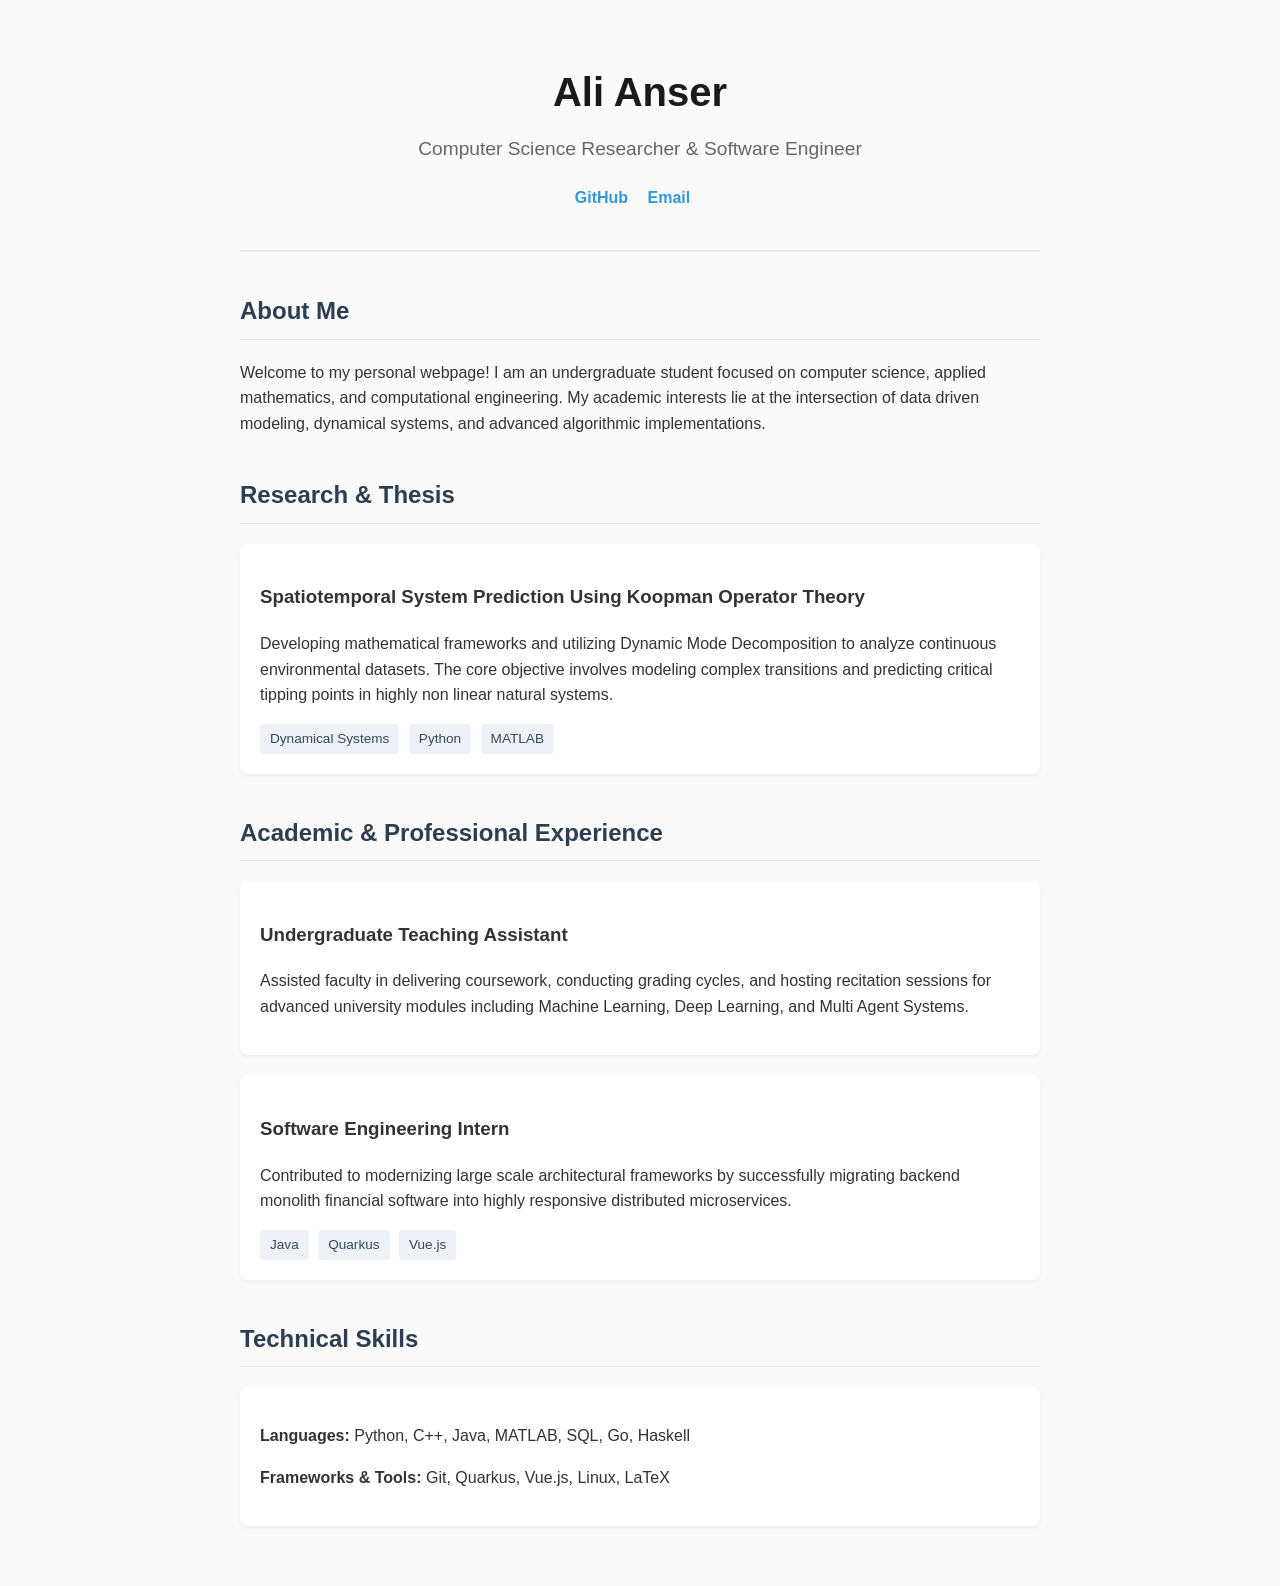
==== index.html @ f98b270f "Create index.html" ====
<!DOCTYPE html>
<html lang="en">
<head>
    <meta charset="UTF-8">
    <meta name="viewport" content="width=device-width, initial-scale=1.0">
    <title>Ali Anser | Academic Portfolio</title>
    <style>
        body {
            font-family: 'Segoe UI', Tahoma, Geneva, Verdana, sans-serif;
            line-height: 1.6;
            color: #333333;
            max-width: 800px;
            margin: 0 auto;
            padding: 20px;
            background-color: #fafafa;
        }
        header {
            text-align: center;
            padding: 40px 0;
            border-bottom: 2px solid #eaeaea;
        }
        h1 {
            margin: 0;
            color: #1a1a1a;
            font-size: 2.5em;
        }
        p.subtitle {
            font-size: 1.2em;
            color: #666666;
            margin: 10px 0 0 0;
        }
        section {
            margin: 40px 0;
        }
        h2 {
            color: #2c3e50;
            border-bottom: 1px solid #eaeaea;
            padding-bottom: 8px;
        }
        .project-card, .experience-card {
            background: #ffffff;
            padding: 20px;
            border-radius: 8px;
            box-shadow: 0 2px 4px rgba(0,0,0,0.05);
            margin-bottom: 20px;
        }
        .tags {
            margin-top: 10px;
        }
        .tag {
            background: #eef2f7;
            color: #34495e;
            padding: 4px 10px;
            border-radius: 4px;
            font-size: 0.85em;
            margin-right: 5px;
            display: inline-block;
        }
        .links a {
            color: #3498db;
            text-decoration: none;
            margin-right: 15px;
            font-weight: bold;
        }
        .links a:hover {
            text-decoration: underline;
        }
    </style>
</head>
<body>

    <header>
        <h1>Ali Anser</h1>
        <p class="subtitle">Computer Science Researcher & Software Engineer</p>
        <div class="links" style="margin-top: 20px;">
            <a href="https://github.com/alianserj" target="_blank">GitHub</a>
            <a href="mailto:your.email@example.com">Email</a>
        </div>
    </header>

    <section id="about">
        <h2>About Me</h2>
        <p>
            Welcome to my personal webpage! I am an undergraduate student focused on computer science, 
            applied mathematics, and computational engineering. My academic interests lie at the intersection 
            of data driven modeling, dynamical systems, and advanced algorithmic implementations.
        </p>
    </section>

    <section id="research">
        <h2>Research & Thesis</h2>
        <div class="project-card">
            <h3>Spatiotemporal System Prediction Using Koopman Operator Theory</h3>
            <p>
                Developing mathematical frameworks and utilizing Dynamic Mode Decomposition to analyze continuous 
                environmental datasets. The core objective involves modeling complex transitions and predicting critical 
                tipping points in highly non linear natural systems.
            </p>
            <div class="tags">
                <span class="tag">Dynamical Systems</span>
                <span class="tag">Python</span>
                <span class="tag">MATLAB</span>
            </div>
        </div>
    </section>

    <section id="experience">
        <h2>Academic & Professional Experience</h2>
        <div class="experience-card">
            <h3>Undergraduate Teaching Assistant</h3>
            <p>
                Assisted faculty in delivering coursework, conducting grading cycles, and hosting recitation sessions 
                for advanced university modules including Machine Learning, Deep Learning, and Multi Agent Systems.
            </p>
        </div>
        <div class="experience-card">
            <h3>Software Engineering Intern</h3>
            <p>
                Contributed to modernizing large scale architectural frameworks by successfully migrating backend 
                monolith financial software into highly responsive distributed microservices.
            </p>
            <div class="tags">
                <span class="tag">Java</span>
                <span class="tag">Quarkus</span>
                <span class="tag">Vue.js</span>
            </div>
        </div>
    </section>

    <section id="skills">
        <h2>Technical Skills</h2>
        <div class="project-card">
            <p><strong>Languages:</strong> Python, C++, Java, MATLAB, SQL, Go, Haskell</p>
            <p><strong>Frameworks & Tools:</strong> Git, Quarkus, Vue.js, Linux, LaTeX</p>
        </div>
    </section>

</body>
</html>
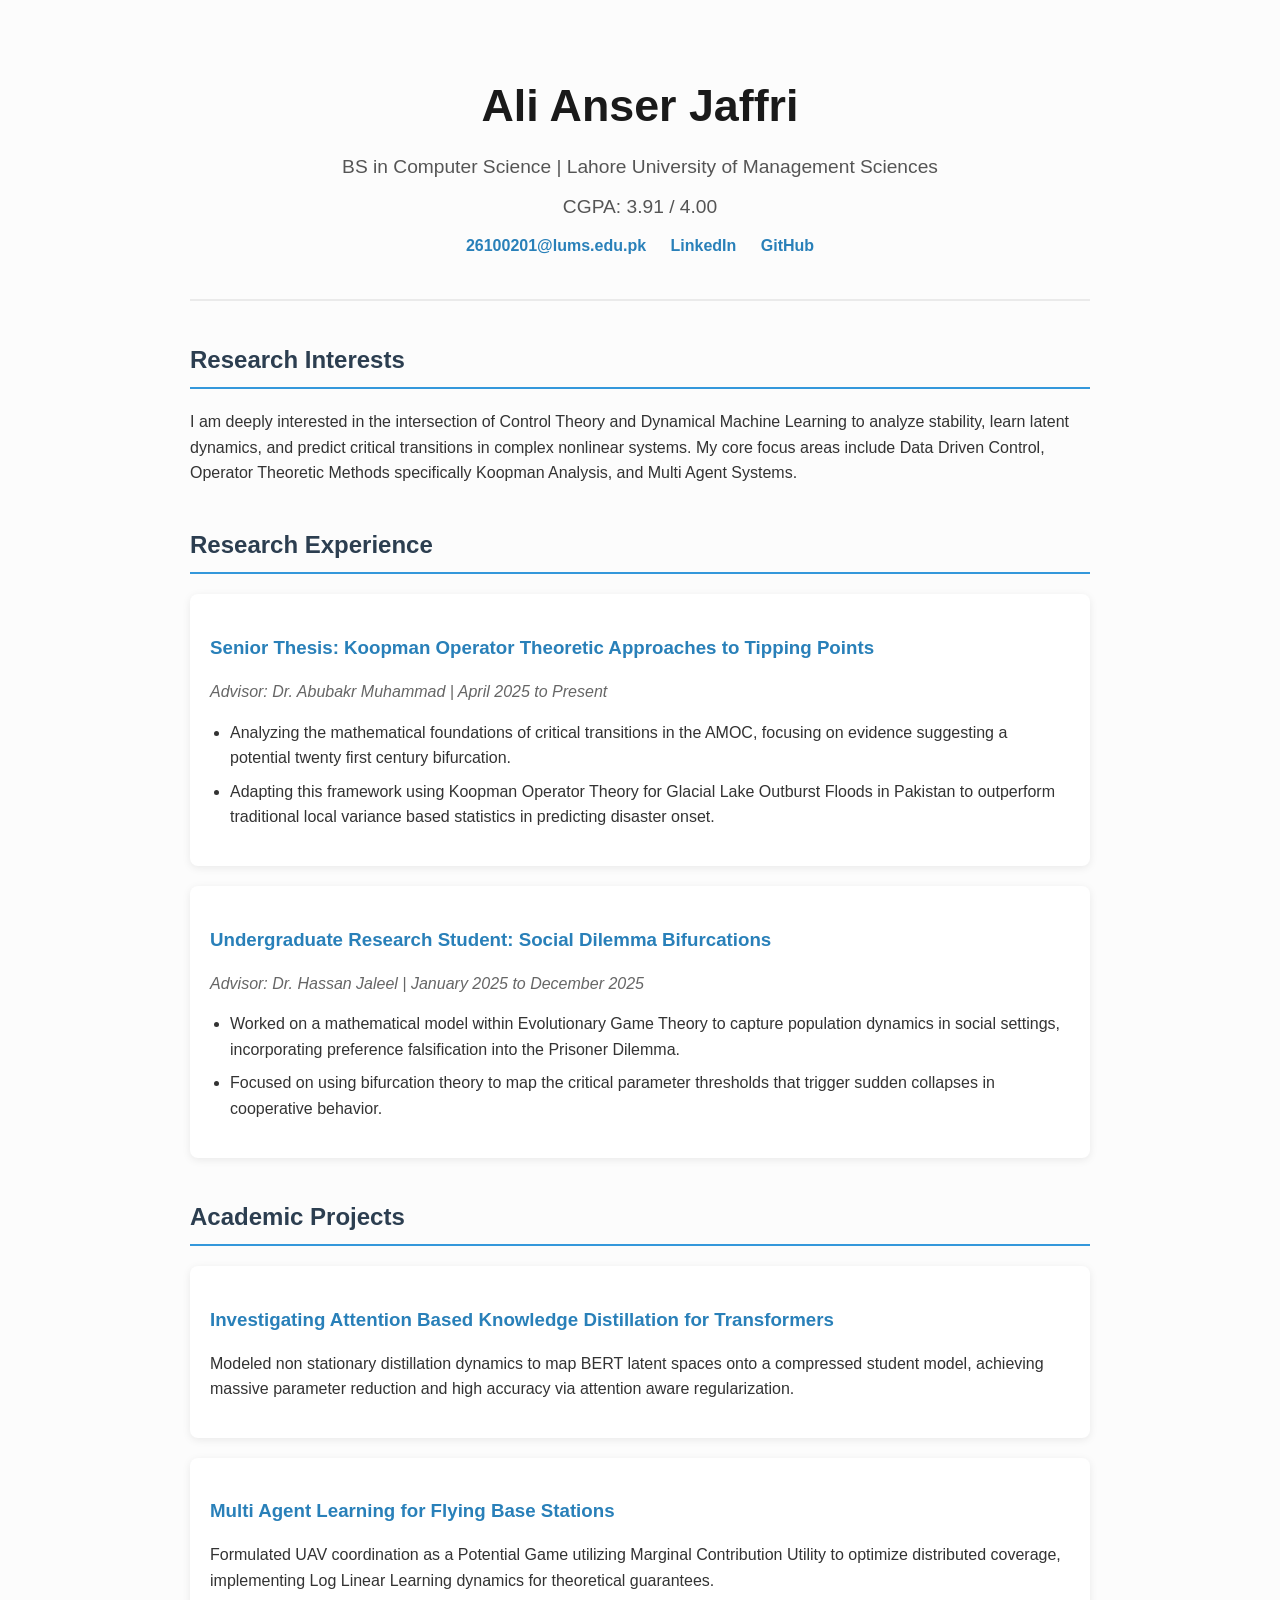
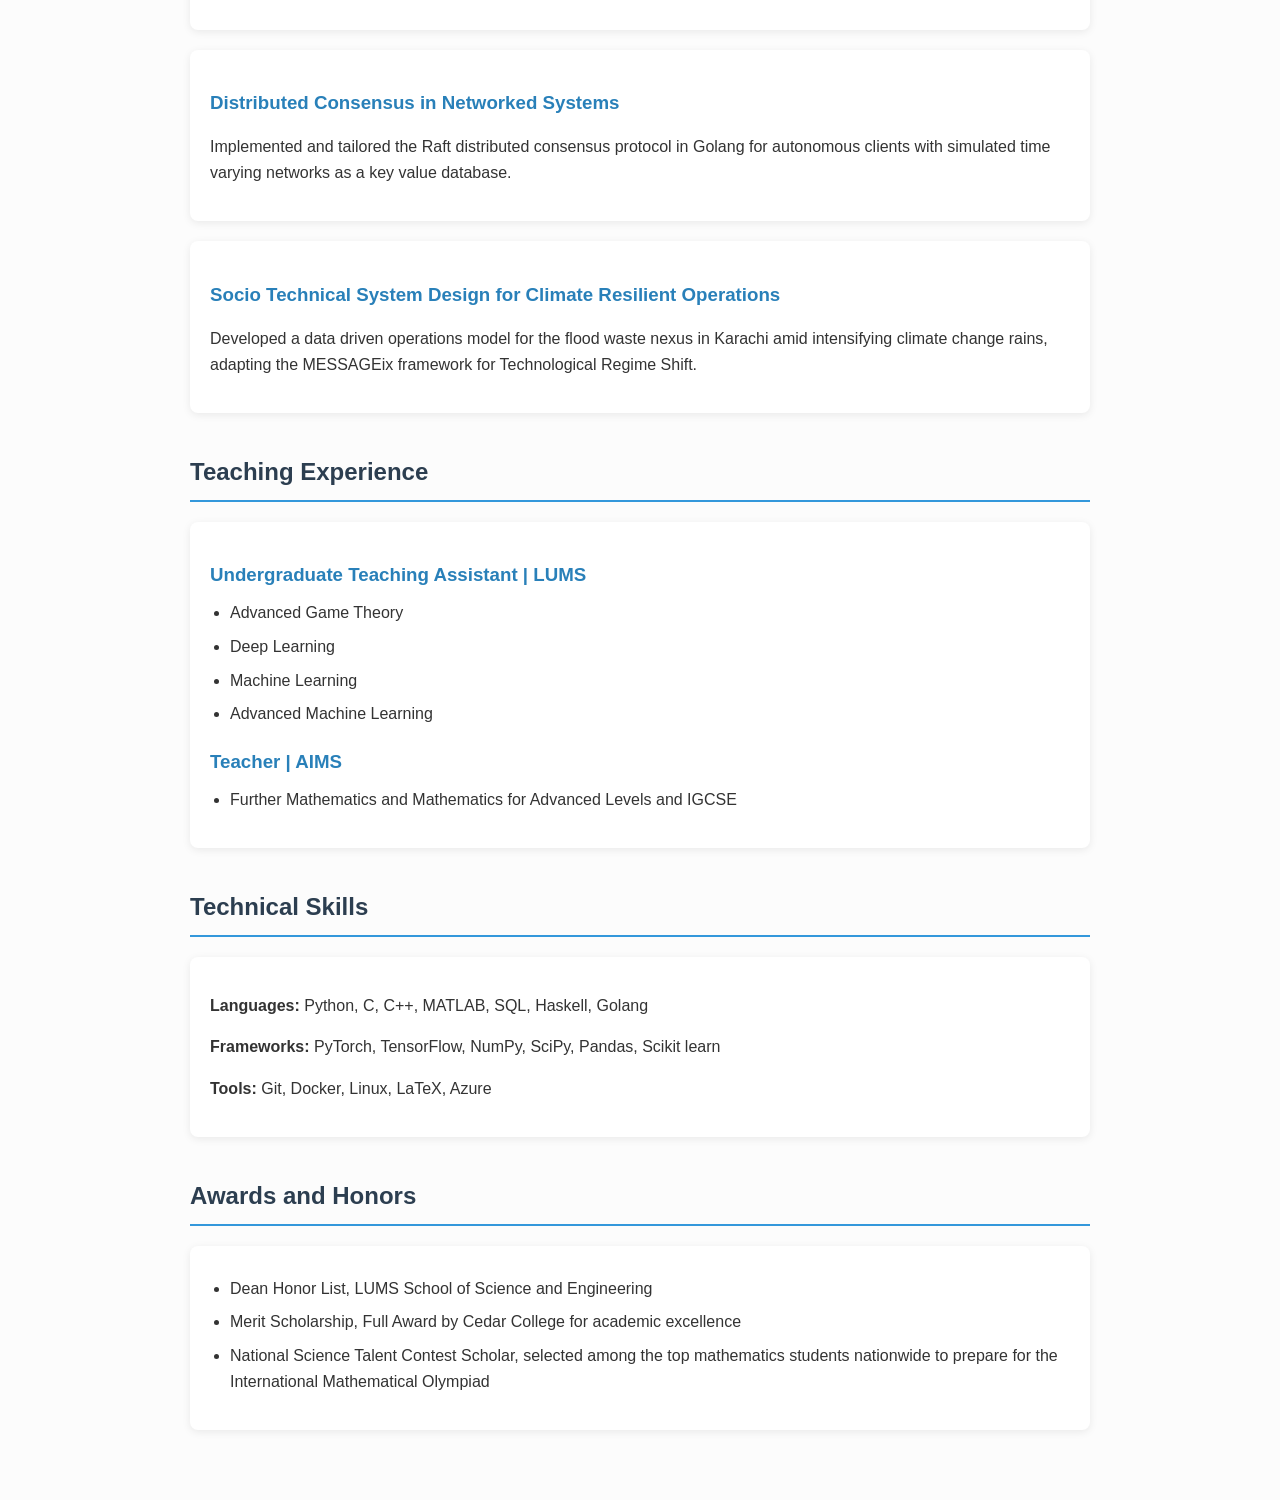
==== commit 8185a7c2: "Revise index.html with new content and styling. cv usedd Updated the title and improved styling for " ====
--- a/index.html
+++ b/index.html
@@ -3,135 +3,191 @@
 <head>
     <meta charset="UTF-8">
     <meta name="viewport" content="width=device-width, initial-scale=1.0">
-    <title>Ali Anser | Academic Portfolio</title>
+    <title>Ali Anser Jaffri | Academic Portfolio</title>
     <style>
         body {
             font-family: 'Segoe UI', Tahoma, Geneva, Verdana, sans-serif;
             line-height: 1.6;
             color: #333333;
-            max-width: 800px;
+            max-width: 900px;
             margin: 0 auto;
-            padding: 20px;
-            background-color: #fafafa;
+            padding: 30px;
+            background-color: #fcfcfc;
         }
         header {
             text-align: center;
             padding: 40px 0;
             border-bottom: 2px solid #eaeaea;
+            margin-bottom: 30px;
         }
         h1 {
             margin: 0;
             color: #1a1a1a;
-            font-size: 2.5em;
+            font-size: 2.8em;
         }
         p.subtitle {
             font-size: 1.2em;
-            color: #666666;
-            margin: 10px 0 0 0;
+            color: #555555;
+            margin: 10px 0;
+            font-weight: 500;
+        }
+        .contactLinks a {
+            color: #2980b9;
+            text-decoration: none;
+            margin: 0 10px;
+            font-weight: bold;
+        }
+        .contactLinks a:hover {
+            text-decoration: underline;
         }
         section {
             margin: 40px 0;
         }
         h2 {
             color: #2c3e50;
-            border-bottom: 1px solid #eaeaea;
+            border-bottom: 2px solid #3498db;
             padding-bottom: 8px;
+            margin-bottom: 20px;
         }
-        .project-card, .experience-card {
+        h3 {
+            color: #2980b9;
+            margin-bottom: 5px;
+        }
+        .institution {
+            font-style: italic;
+            color: #666666;
+            margin-bottom: 15px;
+        }
+        .contentCard {
             background: #ffffff;
             padding: 20px;
             border-radius: 8px;
-            box-shadow: 0 2px 4px rgba(0,0,0,0.05);
+            box-shadow: 0 2px 8px rgba(0,0,0,0.08);
             margin-bottom: 20px;
         }
-        .tags {
+        ul {
             margin-top: 10px;
+            padding-left: 20px;
         }
-        .tag {
-            background: #eef2f7;
-            color: #34495e;
-            padding: 4px 10px;
-            border-radius: 4px;
+        li {
+            margin-bottom: 8px;
+        }
+        .tagContainer {
+            margin-top: 15px;
+        }
+        .skillTag {
+            background: #ecf0f1;
+            color: #2c3e50;
+            padding: 5px 12px;
+            border-radius: 20px;
             font-size: 0.85em;
-            margin-right: 5px;
+            margin-right: 8px;
+            margin-bottom: 8px;
             display: inline-block;
-        }
-        .links a {
-            color: #3498db;
-            text-decoration: none;
-            margin-right: 15px;
-            font-weight: bold;
-        }
-        .links a:hover {
-            text-decoration: underline;
+            font-weight: 600;
         }
     </style>
 </head>
 <body>
 
     <header>
-        <h1>Ali Anser</h1>
-        <p class="subtitle">Computer Science Researcher & Software Engineer</p>
-        <div class="links" style="margin-top: 20px;">
+        <h1>Ali Anser Jaffri</h1>
+        <p class="subtitle">BS in Computer Science | Lahore University of Management Sciences</p>
+        <p class="subtitle">CGPA: 3.91 / 4.00</p>
+        <div class="contactLinks">
+            <a href="mailto:26100201@lums.edu.pk">26100201@lums.edu.pk</a>
+            <a href="https://linkedin.com/in/ali-anser-jaffri" target="_blank">LinkedIn</a>
             <a href="https://github.com/alianserj" target="_blank">GitHub</a>
-            <a href="mailto:your.email@example.com">Email</a>
         </div>
     </header>
 
     <section id="about">
-        <h2>About Me</h2>
+        <h2>Research Interests</h2>
         <p>
-            Welcome to my personal webpage! I am an undergraduate student focused on computer science, 
-            applied mathematics, and computational engineering. My academic interests lie at the intersection 
-            of data driven modeling, dynamical systems, and advanced algorithmic implementations.
+            I am deeply interested in the intersection of Control Theory and Dynamical Machine Learning to analyze stability, learn latent dynamics, and predict critical transitions in complex nonlinear systems. My core focus areas include Data Driven Control, Operator Theoretic Methods specifically Koopman Analysis, and Multi Agent Systems.
         </p>
     </section>
 
     <section id="research">
-        <h2>Research & Thesis</h2>
-        <div class="project-card">
-            <h3>Spatiotemporal System Prediction Using Koopman Operator Theory</h3>
-            <p>
-                Developing mathematical frameworks and utilizing Dynamic Mode Decomposition to analyze continuous 
-                environmental datasets. The core objective involves modeling complex transitions and predicting critical 
-                tipping points in highly non linear natural systems.
-            </p>
-            <div class="tags">
-                <span class="tag">Dynamical Systems</span>
-                <span class="tag">Python</span>
-                <span class="tag">MATLAB</span>
-            </div>
+        <h2>Research Experience</h2>
+        
+        <div class="contentCard">
+            <h3>Senior Thesis: Koopman Operator Theoretic Approaches to Tipping Points</h3>
+            <p class="institution">Advisor: Dr. Abubakr Muhammad | April 2025 to Present</p>
+            <ul>
+                <li>Analyzing the mathematical foundations of critical transitions in the AMOC, focusing on evidence suggesting a potential twenty first century bifurcation.</li>
+                <li>Adapting this framework using Koopman Operator Theory for Glacial Lake Outburst Floods in Pakistan to outperform traditional local variance based statistics in predicting disaster onset.</li>
+            </ul>
+        </div>
+
+        <div class="contentCard">
+            <h3>Undergraduate Research Student: Social Dilemma Bifurcations</h3>
+            <p class="institution">Advisor: Dr. Hassan Jaleel | January 2025 to December 2025</p>
+            <ul>
+                <li>Worked on a mathematical model within Evolutionary Game Theory to capture population dynamics in social settings, incorporating preference falsification into the Prisoner Dilemma.</li>
+                <li>Focused on using bifurcation theory to map the critical parameter thresholds that trigger sudden collapses in cooperative behavior.</li>
+            </ul>
         </div>
     </section>
 
-    <section id="experience">
-        <h2>Academic & Professional Experience</h2>
-        <div class="experience-card">
-            <h3>Undergraduate Teaching Assistant</h3>
-            <p>
-                Assisted faculty in delivering coursework, conducting grading cycles, and hosting recitation sessions 
-                for advanced university modules including Machine Learning, Deep Learning, and Multi Agent Systems.
-            </p>
+    <section id="projects">
+        <h2>Academic Projects</h2>
+
+        <div class="contentCard">
+            <h3>Investigating Attention Based Knowledge Distillation for Transformers</h3>
+            <p>Modeled non stationary distillation dynamics to map BERT latent spaces onto a compressed student model, achieving massive parameter reduction and high accuracy via attention aware regularization.</p>
         </div>
-        <div class="experience-card">
-            <h3>Software Engineering Intern</h3>
-            <p>
-                Contributed to modernizing large scale architectural frameworks by successfully migrating backend 
-                monolith financial software into highly responsive distributed microservices.
-            </p>
-            <div class="tags">
-                <span class="tag">Java</span>
-                <span class="tag">Quarkus</span>
-                <span class="tag">Vue.js</span>
-            </div>
+
+        <div class="contentCard">
+            <h3>Multi Agent Learning for Flying Base Stations</h3>
+            <p>Formulated UAV coordination as a Potential Game utilizing Marginal Contribution Utility to optimize distributed coverage, implementing Log Linear Learning dynamics for theoretical guarantees.</p>
+        </div>
+
+        <div class="contentCard">
+            <h3>Distributed Consensus in Networked Systems</h3>
+            <p>Implemented and tailored the Raft distributed consensus protocol in Golang for autonomous clients with simulated time varying networks as a key value database.</p>
+        </div>
+
+        <div class="contentCard">
+            <h3>Socio Technical System Design for Climate Resilient Operations</h3>
+            <p>Developed a data driven operations model for the flood waste nexus in Karachi amid intensifying climate change rains, adapting the MESSAGEix framework for Technological Regime Shift.</p>
+        </div>
+    </section>
+
+    <section id="teaching">
+        <h2>Teaching Experience</h2>
+        <div class="contentCard">
+            <h3>Undergraduate Teaching Assistant | LUMS</h3>
+            <ul>
+                <li>Advanced Game Theory</li>
+                <li>Deep Learning</li>
+                <li>Machine Learning</li>
+                <li>Advanced Machine Learning</li>
+            </ul>
+            <h3 style="margin-top: 20px;">Teacher | AIMS</h3>
+            <ul>
+                <li>Further Mathematics and Mathematics for Advanced Levels and IGCSE</li>
+            </ul>
         </div>
     </section>
 
     <section id="skills">
         <h2>Technical Skills</h2>
-        <div class="project-card">
-            <p><strong>Languages:</strong> Python, C++, Java, MATLAB, SQL, Go, Haskell</p>
-            <p><strong>Frameworks & Tools:</strong> Git, Quarkus, Vue.js, Linux, LaTeX</p>
+        <div class="contentCard">
+            <p><strong>Languages:</strong> Python, C, C++, MATLAB, SQL, Haskell, Golang</p>
+            <p><strong>Frameworks:</strong> PyTorch, TensorFlow, NumPy, SciPy, Pandas, Scikit learn</p>
+            <p><strong>Tools:</strong> Git, Docker, Linux, LaTeX, Azure</p>
+        </div>
+    </section>
+
+    <section id="awards">
+        <h2>Awards and Honors</h2>
+        <div class="contentCard">
+            <ul>
+                <li>Dean Honor List, LUMS School of Science and Engineering</li>
+                <li>Merit Scholarship, Full Award by Cedar College for academic excellence</li>
+                <li>National Science Talent Contest Scholar, selected among the top mathematics students nationwide to prepare for the International Mathematical Olympiad</li>
+            </ul>
         </div>
     </section>
 
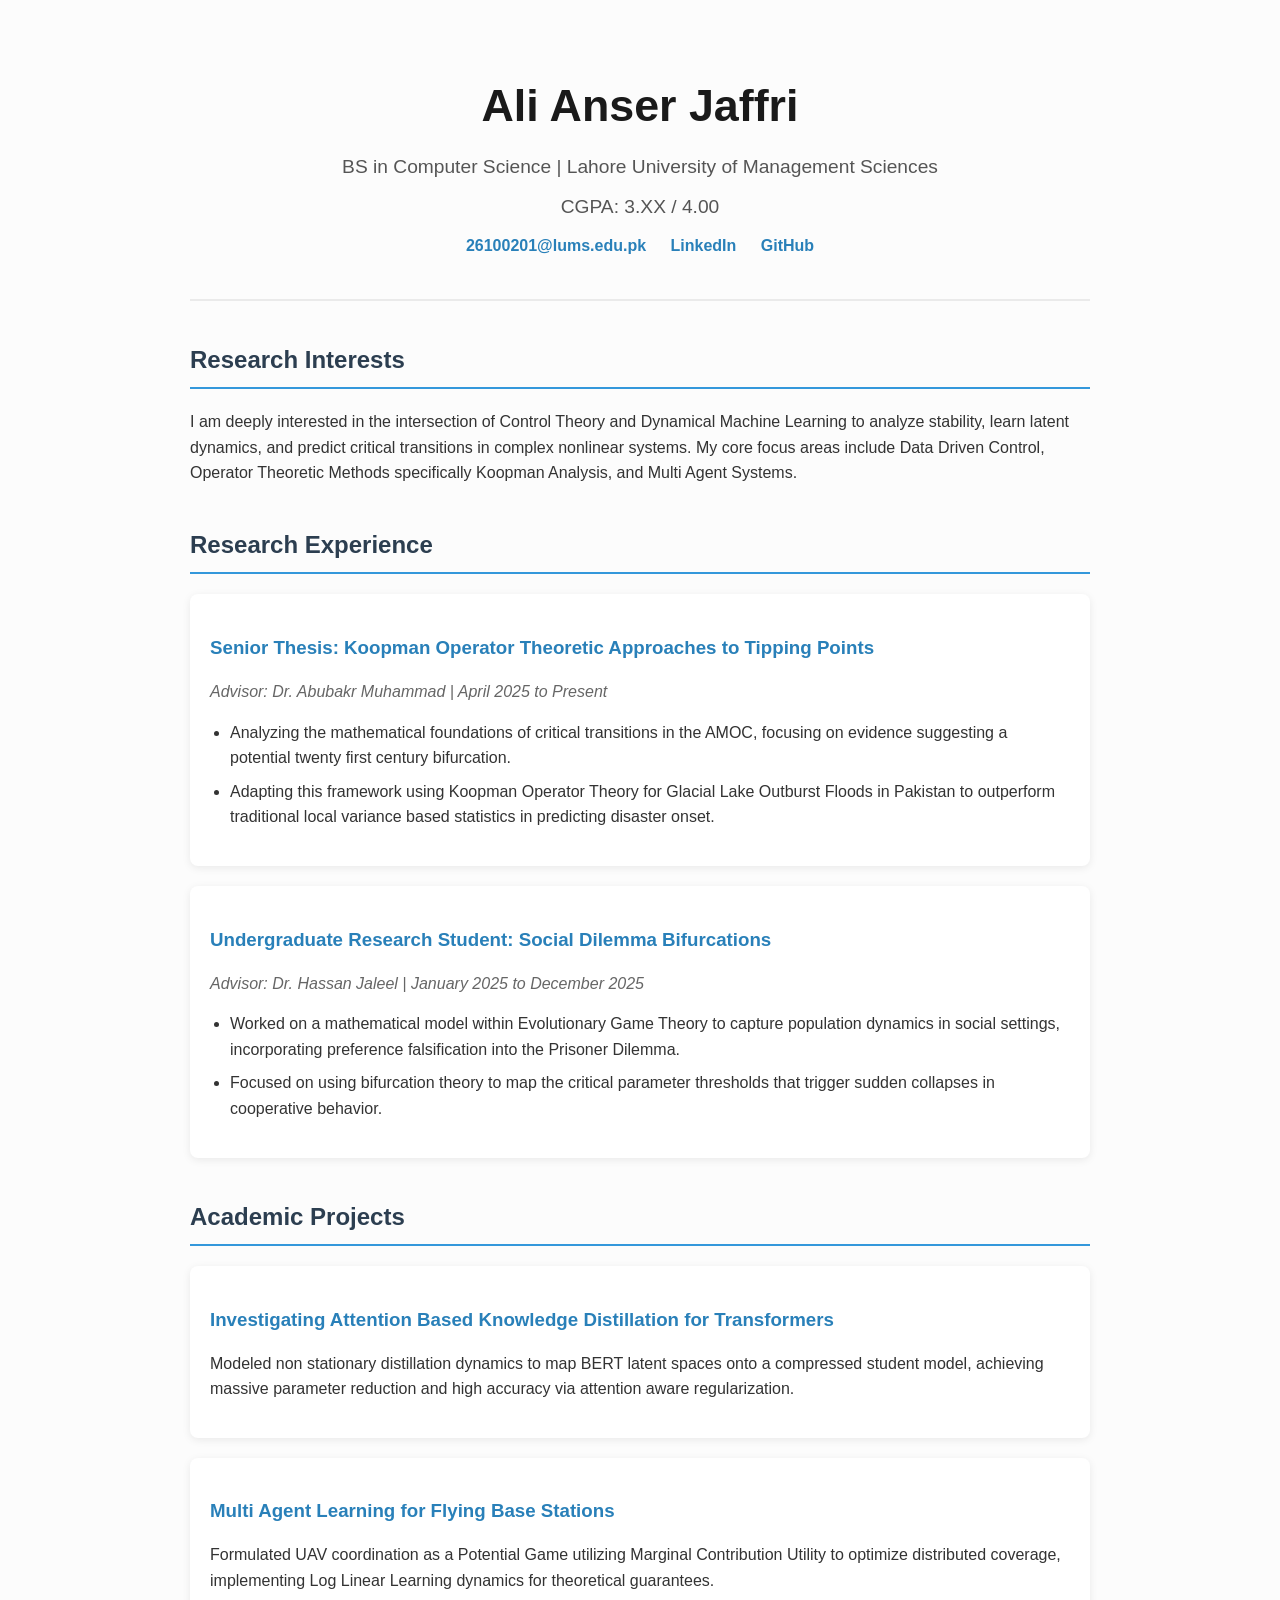
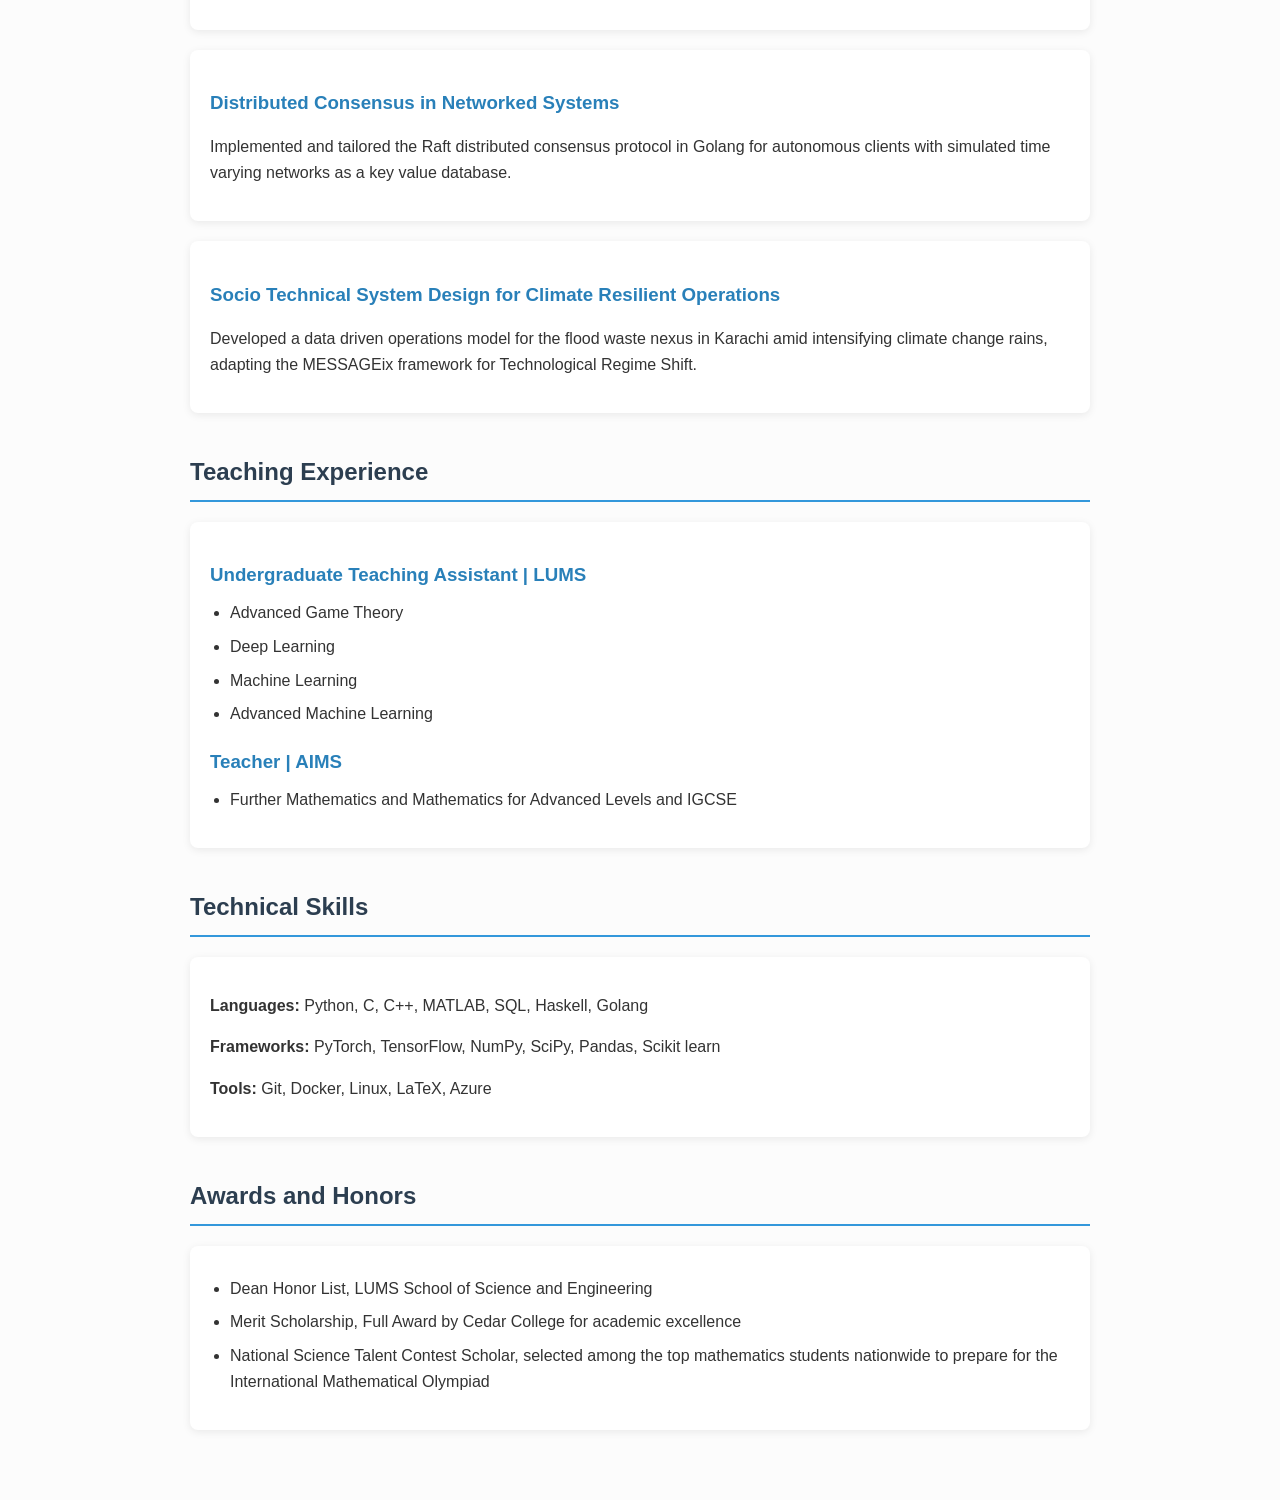
==== commit 02efd4e3: "Change CGPA from 3.-- to 3.XX Updated CGPA to reflect current academic standing." ====
--- a/index.html
+++ b/index.html
@@ -93,7 +93,7 @@
     <header>
         <h1>Ali Anser Jaffri</h1>
         <p class="subtitle">BS in Computer Science | Lahore University of Management Sciences</p>
-        <p class="subtitle">CGPA: 3.91 / 4.00</p>
+        <p class="subtitle">CGPA: 3.XX / 4.00</p>
         <div class="contactLinks">
             <a href="mailto:26100201@lums.edu.pk">26100201@lums.edu.pk</a>
             <a href="https://linkedin.com/in/ali-anser-jaffri" target="_blank">LinkedIn</a>
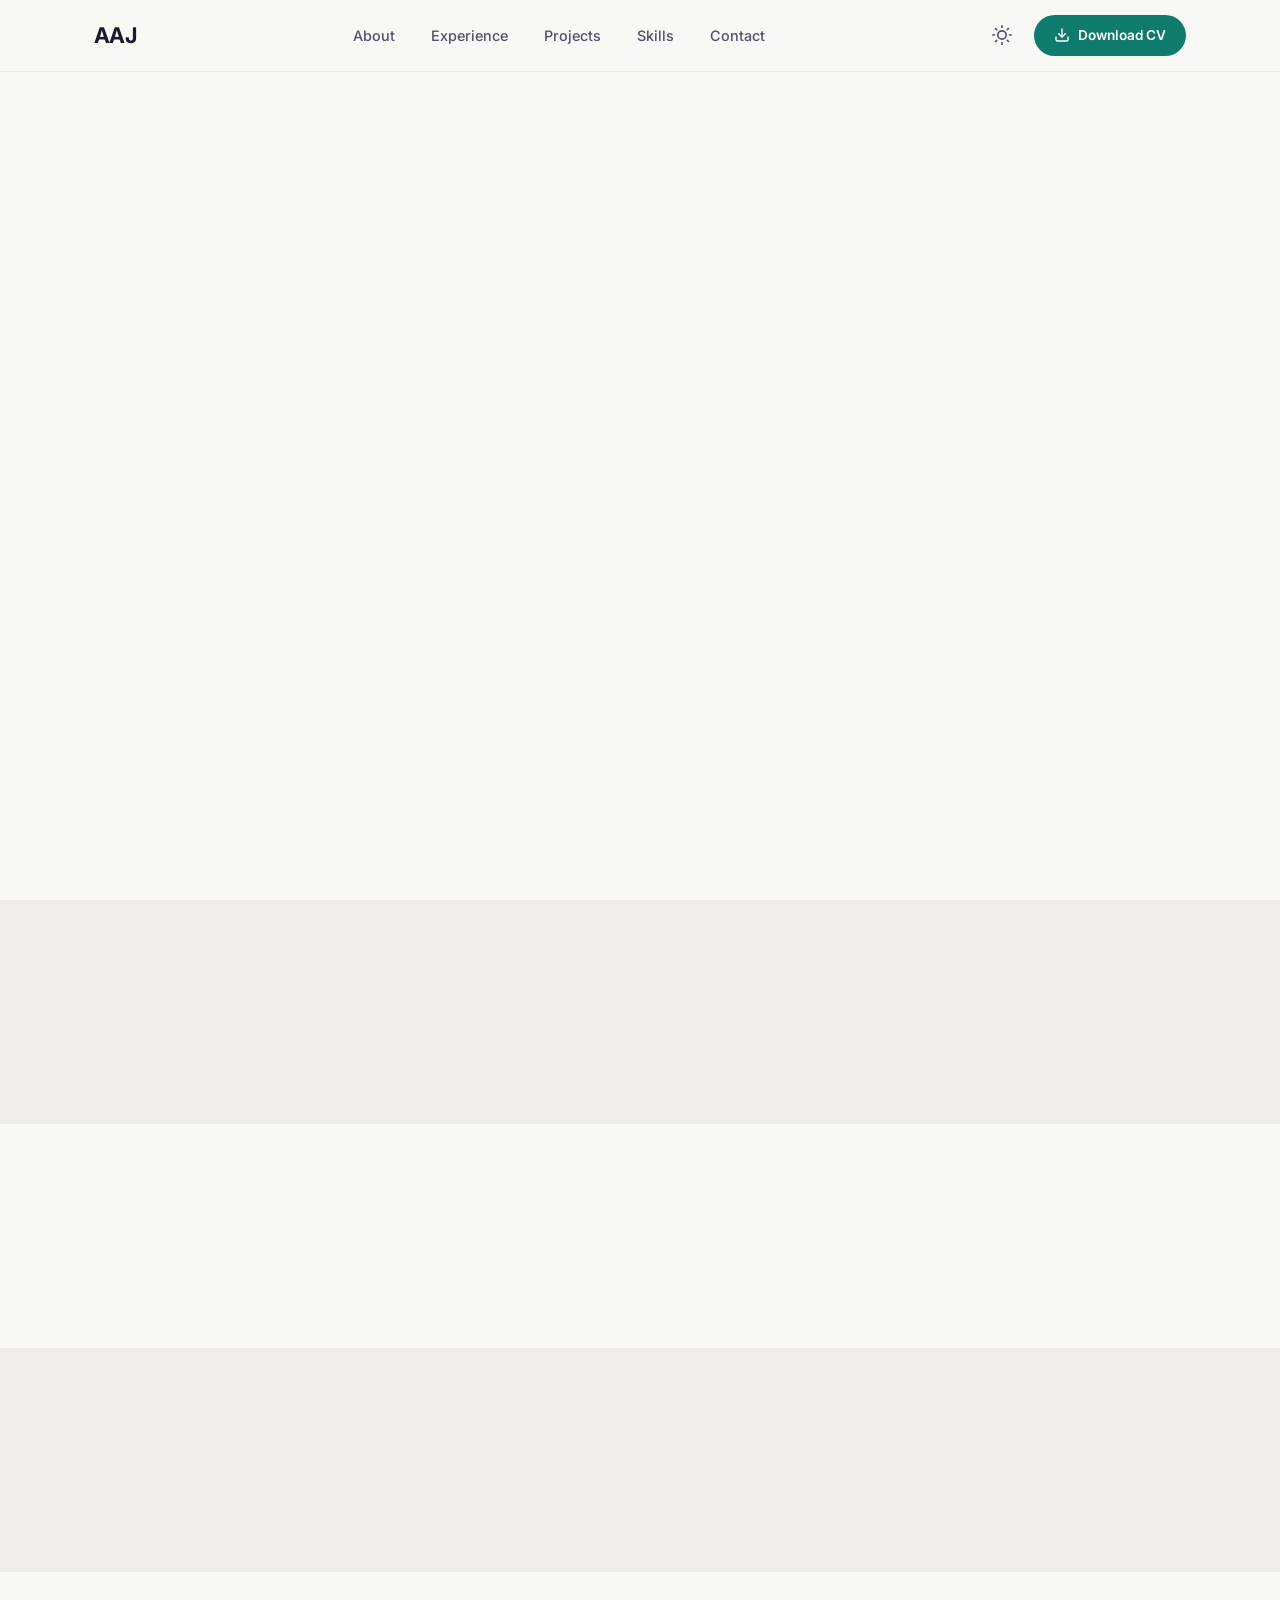
==== commit 93087f9e: "Add files via upload" ====
--- a/index.html
+++ b/index.html
@@ -1,195 +1,109 @@
 <!DOCTYPE html>
 <html lang="en">
 <head>
-    <meta charset="UTF-8">
-    <meta name="viewport" content="width=device-width, initial-scale=1.0">
-    <title>Ali Anser Jaffri | Academic Portfolio</title>
-    <style>
-        body {
-            font-family: 'Segoe UI', Tahoma, Geneva, Verdana, sans-serif;
-            line-height: 1.6;
-            color: #333333;
-            max-width: 900px;
-            margin: 0 auto;
-            padding: 30px;
-            background-color: #fcfcfc;
-        }
-        header {
-            text-align: center;
-            padding: 40px 0;
-            border-bottom: 2px solid #eaeaea;
-            margin-bottom: 30px;
-        }
-        h1 {
-            margin: 0;
-            color: #1a1a1a;
-            font-size: 2.8em;
-        }
-        p.subtitle {
-            font-size: 1.2em;
-            color: #555555;
-            margin: 10px 0;
-            font-weight: 500;
-        }
-        .contactLinks a {
-            color: #2980b9;
-            text-decoration: none;
-            margin: 0 10px;
-            font-weight: bold;
-        }
-        .contactLinks a:hover {
-            text-decoration: underline;
-        }
-        section {
-            margin: 40px 0;
-        }
-        h2 {
-            color: #2c3e50;
-            border-bottom: 2px solid #3498db;
-            padding-bottom: 8px;
-            margin-bottom: 20px;
-        }
-        h3 {
-            color: #2980b9;
-            margin-bottom: 5px;
-        }
-        .institution {
-            font-style: italic;
-            color: #666666;
-            margin-bottom: 15px;
-        }
-        .contentCard {
-            background: #ffffff;
-            padding: 20px;
-            border-radius: 8px;
-            box-shadow: 0 2px 8px rgba(0,0,0,0.08);
-            margin-bottom: 20px;
-        }
-        ul {
-            margin-top: 10px;
-            padding-left: 20px;
-        }
-        li {
-            margin-bottom: 8px;
-        }
-        .tagContainer {
-            margin-top: 15px;
-        }
-        .skillTag {
-            background: #ecf0f1;
-            color: #2c3e50;
-            padding: 5px 12px;
-            border-radius: 20px;
-            font-size: 0.85em;
-            margin-right: 8px;
-            margin-bottom: 8px;
-            display: inline-block;
-            font-weight: 600;
-        }
-    </style>
+  <meta charset="UTF-8">
+  <meta name="viewport" content="width=device-width, initial-scale=1.0">
+  <title>Ali Anser Jaffri | Researcher &amp; Computer Scientist</title>
+  <meta name="description" content="Portfolio of Ali Anser Jaffri — CS researcher at LUMS focusing on Data-Driven Control, Koopman Analysis, and Multi-Agent Systems.">
+  <meta name="author" content="Ali Anser Jaffri">
+  <meta name="theme-color" content="#0a0a12">
+
+  <!-- Prevent dark-mode flash: apply theme before CSS loads -->
+  <script>
+    (function() {
+      var theme = localStorage.getItem('theme');
+      if (theme === 'dark' || (!theme && window.matchMedia('(prefers-color-scheme: dark)').matches)) {
+        document.documentElement.classList.add('dark-mode');
+      }
+    })();
+  </script>
+
+  <!-- Fonts -->
+  <link rel="preconnect" href="https://fonts.googleapis.com">
+  <link rel="preconnect" href="https://fonts.gstatic.com" crossorigin>
+  <link href="https://fonts.googleapis.com/css2?family=Inter:wght@300;400;500;600;700&family=JetBrains+Mono:wght@400;500&display=swap" rel="stylesheet">
+
+  <link rel="stylesheet" href="style.css">
 </head>
 <body>
 
-    <header>
-        <h1>Ali Anser Jaffri</h1>
-        <p class="subtitle">BS in Computer Science | Lahore University of Management Sciences</p>
-        <p class="subtitle">CGPA: 3.XX / 4.00</p>
-        <div class="contactLinks">
-            <a href="mailto:26100201@lums.edu.pk">26100201@lums.edu.pk</a>
-            <a href="https://linkedin.com/in/ali-anser-jaffri" target="_blank">LinkedIn</a>
-            <a href="https://github.com/alianserj" target="_blank">GitHub</a>
-        </div>
-    </header>
+  <!-- ============================== NAVIGATION ============================== -->
+  <nav id="navbar">
+    <div class="nav-container">
+      <a href="#hero" class="nav-logo" id="navLogo">AAJ</a>
 
-    <section id="about">
-        <h2>Research Interests</h2>
-        <p>
-            I am deeply interested in the intersection of Control Theory and Dynamical Machine Learning to analyze stability, learn latent dynamics, and predict critical transitions in complex nonlinear systems. My core focus areas include Data Driven Control, Operator Theoretic Methods specifically Koopman Analysis, and Multi Agent Systems.
-        </p>
+      <ul class="nav-links" id="navLinks">
+        <li><a href="#about" class="nav-link">About</a></li>
+        <li><a href="#experience" class="nav-link">Experience</a></li>
+        <li><a href="#projects" class="nav-link">Projects</a></li>
+        <li><a href="#skills" class="nav-link">Skills</a></li>
+        <li><a href="#contact" class="nav-link">Contact</a></li>
+      </ul>
+
+      <div class="nav-actions">
+        <!-- Theme toggle -->
+        <button id="themeToggle" class="theme-toggle" aria-label="Toggle dark/light mode">
+          <svg class="icon-sun" xmlns="http://www.w3.org/2000/svg" width="20" height="20" viewBox="0 0 24 24" fill="none" stroke="currentColor" stroke-width="2" stroke-linecap="round" stroke-linejoin="round">
+            <circle cx="12" cy="12" r="5"></circle>
+            <line x1="12" y1="1" x2="12" y2="3"></line>
+            <line x1="12" y1="21" x2="12" y2="23"></line>
+            <line x1="4.22" y1="4.22" x2="5.64" y2="5.64"></line>
+            <line x1="18.36" y1="18.36" x2="19.78" y2="19.78"></line>
+            <line x1="1" y1="12" x2="3" y2="12"></line>
+            <line x1="21" y1="12" x2="23" y2="12"></line>
+            <line x1="4.22" y1="19.78" x2="5.64" y2="18.36"></line>
+            <line x1="18.36" y1="5.64" x2="19.78" y2="4.22"></line>
+          </svg>
+          <svg class="icon-moon" xmlns="http://www.w3.org/2000/svg" width="20" height="20" viewBox="0 0 24 24" fill="none" stroke="currentColor" stroke-width="2" stroke-linecap="round" stroke-linejoin="round">
+            <path d="M21 12.79A9 9 0 1 1 11.21 3 7 7 0 0 0 21 12.79z"></path>
+          </svg>
+        </button>
+
+        <!-- Download CV -->
+        <a id="cvDownload" class="btn-primary btn-cv" download>
+          <svg xmlns="http://www.w3.org/2000/svg" width="16" height="16" viewBox="0 0 24 24" fill="none" stroke="currentColor" stroke-width="2" stroke-linecap="round" stroke-linejoin="round">
+            <path d="M21 15v4a2 2 0 0 1-2 2H5a2 2 0 0 1-2-2v-4"></path>
+            <polyline points="7 10 12 15 17 10"></polyline>
+            <line x1="12" y1="15" x2="12" y2="3"></line>
+          </svg>
+          <span>Download CV</span>
+        </a>
+      </div>
+
+      <!-- Hamburger (mobile) -->
+      <button id="menuToggle" class="hamburger" aria-label="Toggle menu" aria-expanded="false">
+        <span class="hamburger-line"></span>
+        <span class="hamburger-line"></span>
+        <span class="hamburger-line"></span>
+      </button>
+    </div>
+  </nav>
+
+  <!-- ============================== MAIN CONTENT ============================== -->
+  <main>
+    <section id="hero" class="section hero-section"></section>
+    <section id="about" class="section">
+      <div class="container" id="aboutContent"></div>
     </section>
+    <section id="experience" class="section">
+      <div class="container" id="experienceContent"></div>
+    </section>
+    <section id="projects" class="section">
+      <div class="container" id="projectsContent"></div>
+    </section>
+    <section id="skills" class="section">
+      <div class="container" id="skillsContent"></div>
+    </section>
+    <section id="awards" class="section">
+      <div class="container" id="awardsContent"></div>
+    </section>
+  </main>
 
-    <section id="research">
-        <h2>Research Experience</h2>
-        
-        <div class="contentCard">
-            <h3>Senior Thesis: Koopman Operator Theoretic Approaches to Tipping Points</h3>
-            <p class="institution">Advisor: Dr. Abubakr Muhammad | April 2025 to Present</p>
-            <ul>
-                <li>Analyzing the mathematical foundations of critical transitions in the AMOC, focusing on evidence suggesting a potential twenty first century bifurcation.</li>
-                <li>Adapting this framework using Koopman Operator Theory for Glacial Lake Outburst Floods in Pakistan to outperform traditional local variance based statistics in predicting disaster onset.</li>
-            </ul>
-        </div>
+  <!-- ============================== FOOTER ============================== -->
+  <footer id="contact" class="footer-section"></footer>
 
-        <div class="contentCard">
-            <h3>Undergraduate Research Student: Social Dilemma Bifurcations</h3>
-            <p class="institution">Advisor: Dr. Hassan Jaleel | January 2025 to December 2025</p>
-            <ul>
-                <li>Worked on a mathematical model within Evolutionary Game Theory to capture population dynamics in social settings, incorporating preference falsification into the Prisoner Dilemma.</li>
-                <li>Focused on using bifurcation theory to map the critical parameter thresholds that trigger sudden collapses in cooperative behavior.</li>
-            </ul>
-        </div>
-    </section>
-
-    <section id="projects">
-        <h2>Academic Projects</h2>
-
-        <div class="contentCard">
-            <h3>Investigating Attention Based Knowledge Distillation for Transformers</h3>
-            <p>Modeled non stationary distillation dynamics to map BERT latent spaces onto a compressed student model, achieving massive parameter reduction and high accuracy via attention aware regularization.</p>
-        </div>
-
-        <div class="contentCard">
-            <h3>Multi Agent Learning for Flying Base Stations</h3>
-            <p>Formulated UAV coordination as a Potential Game utilizing Marginal Contribution Utility to optimize distributed coverage, implementing Log Linear Learning dynamics for theoretical guarantees.</p>
-        </div>
-
-        <div class="contentCard">
-            <h3>Distributed Consensus in Networked Systems</h3>
-            <p>Implemented and tailored the Raft distributed consensus protocol in Golang for autonomous clients with simulated time varying networks as a key value database.</p>
-        </div>
-
-        <div class="contentCard">
-            <h3>Socio Technical System Design for Climate Resilient Operations</h3>
-            <p>Developed a data driven operations model for the flood waste nexus in Karachi amid intensifying climate change rains, adapting the MESSAGEix framework for Technological Regime Shift.</p>
-        </div>
-    </section>
-
-    <section id="teaching">
-        <h2>Teaching Experience</h2>
-        <div class="contentCard">
-            <h3>Undergraduate Teaching Assistant | LUMS</h3>
-            <ul>
-                <li>Advanced Game Theory</li>
-                <li>Deep Learning</li>
-                <li>Machine Learning</li>
-                <li>Advanced Machine Learning</li>
-            </ul>
-            <h3 style="margin-top: 20px;">Teacher | AIMS</h3>
-            <ul>
-                <li>Further Mathematics and Mathematics for Advanced Levels and IGCSE</li>
-            </ul>
-        </div>
-    </section>
-
-    <section id="skills">
-        <h2>Technical Skills</h2>
-        <div class="contentCard">
-            <p><strong>Languages:</strong> Python, C, C++, MATLAB, SQL, Haskell, Golang</p>
-            <p><strong>Frameworks:</strong> PyTorch, TensorFlow, NumPy, SciPy, Pandas, Scikit learn</p>
-            <p><strong>Tools:</strong> Git, Docker, Linux, LaTeX, Azure</p>
-        </div>
-    </section>
-
-    <section id="awards">
-        <h2>Awards and Honors</h2>
-        <div class="contentCard">
-            <ul>
-                <li>Dean Honor List, LUMS School of Science and Engineering</li>
-                <li>Merit Scholarship, Full Award by Cedar College for academic excellence</li>
-                <li>National Science Talent Contest Scholar, selected among the top mathematics students nationwide to prepare for the International Mathematical Olympiad</li>
-            </ul>
-        </div>
-    </section>
-
+  <!-- Scripts: data first, then app logic -->
+  <script src="data.js"></script>
+  <script src="script.js"></script>
 </body>
 </html>
--- a/style.css
+++ b/style.css
@@ -0,0 +1,1401 @@
+/* ============================================================================
+   style.css — DESIGN SYSTEM & COMPONENT STYLES
+   ============================================================================
+   Organized:
+     1. Custom Properties (Light + Dark)
+     2. Reset & Base
+     3. Typography
+     4. Layout
+     5. Navbar
+     6. Hero
+     7. About & Education
+     8. Experience Timeline
+     9. Projects (Cards + Filters)
+    10. Skills
+    11. Awards
+    12. Footer
+    13. Animations
+    14. Scrollbar
+    15. Responsive Breakpoints
+   ============================================================================ */
+
+
+/* ============================================================================
+   1. CUSTOM PROPERTIES
+   ============================================================================ */
+
+:root {
+  /* --- Light Mode Palette --- */
+  --bg-primary:       #f8f8f6;
+  --bg-secondary:     #efeeec;
+  --bg-card:          rgba(255, 255, 255, 0.75);
+  --bg-card-hover:    rgba(255, 255, 255, 0.95);
+  --bg-nav:           rgba(248, 248, 246, 0.8);
+  --text-primary:     #1a1a2e;
+  --text-secondary:   #52526a;
+  --text-muted:       #8888a0;
+  --accent:           #0f7b6c;
+  --accent-hover:     #0a5e52;
+  --accent-glow:      rgba(15, 123, 108, 0.18);
+  --accent-subtle:    rgba(15, 123, 108, 0.08);
+  --gradient-start:   #0f7b6c;
+  --gradient-mid:     #1a5276;
+  --gradient-end:     #2c1654;
+  --border-color:     rgba(0, 0, 0, 0.07);
+  --shadow-sm:        0 2px 8px rgba(0, 0, 0, 0.04);
+  --shadow-md:        0 4px 24px rgba(0, 0, 0, 0.07);
+  --shadow-lg:        0 12px 40px rgba(0, 0, 0, 0.10);
+  --shadow-glow:      0 0 30px rgba(15, 123, 108, 0.12);
+  --tag-bg:           rgba(15, 123, 108, 0.08);
+  --tag-text:         #0a5e52;
+  --timeline-line:    rgba(15, 123, 108, 0.18);
+  --code-bg:          rgba(0, 0, 0, 0.04);
+
+  /* --- Typography --- */
+  --font-body:  'Inter', -apple-system, BlinkMacSystemFont, 'Segoe UI', sans-serif;
+  --font-mono:  'JetBrains Mono', 'Fira Code', 'Consolas', monospace;
+
+  /* --- Spacing --- */
+  --section-gap:      7rem;
+  --container-width:  1140px;
+  --container-px:     1.5rem;
+  --nav-height:       72px;
+
+  /* --- Transitions --- */
+  --ease-out:         cubic-bezier(0.16, 1, 0.3, 1);
+  --ease-bounce:      cubic-bezier(0.34, 1.56, 0.64, 1);
+  --t-fast:           0.2s var(--ease-out);
+  --t-normal:         0.4s var(--ease-out);
+  --t-slow:           0.6s var(--ease-out);
+
+  /* --- Radii --- */
+  --radius-sm:  8px;
+  --radius-md:  14px;
+  --radius-lg:  22px;
+  --radius-xl:  32px;
+  --radius-full: 9999px;
+}
+
+
+/* --- Dark Mode Overrides --- */
+.dark-mode {
+  --bg-primary:       #08080f;
+  --bg-secondary:     #0f0f1b;
+  --bg-card:          rgba(16, 16, 30, 0.65);
+  --bg-card-hover:    rgba(22, 22, 42, 0.85);
+  --bg-nav:           rgba(8, 8, 15, 0.82);
+  --text-primary:     #e8e8f0;
+  --text-secondary:   #9494ae;
+  --text-muted:       #5e5e78;
+  --accent:           #00d2ff;
+  --accent-hover:     #00b8e0;
+  --accent-glow:      rgba(0, 210, 255, 0.18);
+  --accent-subtle:    rgba(0, 210, 255, 0.06);
+  --gradient-start:   #00d2ff;
+  --gradient-mid:     #7b2ff7;
+  --gradient-end:     #ff2d95;
+  --border-color:     rgba(255, 255, 255, 0.06);
+  --shadow-sm:        0 2px 8px rgba(0, 0, 0, 0.2);
+  --shadow-md:        0 4px 24px rgba(0, 0, 0, 0.35);
+  --shadow-lg:        0 12px 40px rgba(0, 0, 0, 0.45);
+  --shadow-glow:      0 0 30px rgba(0, 210, 255, 0.1);
+  --tag-bg:           rgba(0, 210, 255, 0.08);
+  --tag-text:         #00d2ff;
+  --timeline-line:    rgba(0, 210, 255, 0.15);
+  --code-bg:          rgba(255, 255, 255, 0.04);
+}
+
+
+/* ============================================================================
+   2. RESET & BASE
+   ============================================================================ */
+
+*, *::before, *::after {
+  margin: 0;
+  padding: 0;
+  box-sizing: border-box;
+}
+
+html {
+  scroll-behavior: smooth;
+  scroll-padding-top: calc(var(--nav-height) + 2rem);
+  scrollbar-width: thin;
+  scrollbar-color: var(--text-muted) transparent;
+}
+
+body {
+  font-family: var(--font-body);
+  background-color: var(--bg-primary);
+  color: var(--text-primary);
+  line-height: 1.7;
+  transition: background-color 0.4s ease, color 0.4s ease;
+  overflow-x: hidden;
+  -webkit-font-smoothing: antialiased;
+  -moz-osx-font-smoothing: grayscale;
+}
+
+img {
+  max-width: 100%;
+  display: block;
+}
+
+a {
+  color: var(--accent);
+  text-decoration: none;
+  transition: color var(--t-fast);
+}
+
+a:hover {
+  color: var(--accent-hover);
+}
+
+ul, ol {
+  list-style: none;
+}
+
+button {
+  font-family: inherit;
+  cursor: pointer;
+  border: none;
+  background: none;
+  color: inherit;
+}
+
+
+/* ============================================================================
+   3. TYPOGRAPHY
+   ============================================================================ */
+
+h1, h2, h3, h4 {
+  font-weight: 600;
+  line-height: 1.25;
+  letter-spacing: -0.02em;
+}
+
+.section-header {
+  margin-bottom: 3.5rem;
+  text-align: center;
+}
+
+.section-title {
+  font-size: clamp(1.75rem, 4vw, 2.5rem);
+  font-weight: 700;
+  margin-bottom: 0.75rem;
+  color: var(--text-primary);
+}
+
+.section-subtitle {
+  font-size: 1.05rem;
+  color: var(--text-secondary);
+  max-width: 600px;
+  margin: 0 auto;
+}
+
+.accent-dot {
+  display: inline-block;
+  width: 8px;
+  height: 8px;
+  background: var(--accent);
+  border-radius: 50%;
+  margin-right: 0.75rem;
+  vertical-align: middle;
+  box-shadow: 0 0 12px var(--accent-glow);
+}
+
+
+/* ============================================================================
+   4. LAYOUT
+   ============================================================================ */
+
+.container {
+  max-width: var(--container-width);
+  margin: 0 auto;
+  padding: 0 var(--container-px);
+}
+
+.section {
+  padding: var(--section-gap) 0;
+  position: relative;
+}
+
+.section:nth-child(even) {
+  background: var(--bg-secondary);
+}
+
+
+/* ============================================================================
+   5. NAVBAR
+   ============================================================================ */
+
+#navbar {
+  position: sticky;
+  top: 0;
+  z-index: 1000;
+  height: var(--nav-height);
+  background: var(--bg-nav);
+  backdrop-filter: blur(20px) saturate(1.4);
+  -webkit-backdrop-filter: blur(20px) saturate(1.4);
+  border-bottom: 1px solid var(--border-color);
+  transition: background-color 0.4s ease, border-color 0.4s ease;
+}
+
+.nav-container {
+  max-width: var(--container-width);
+  height: 100%;
+  margin: 0 auto;
+  padding: 0 var(--container-px);
+  display: flex;
+  align-items: center;
+  justify-content: space-between;
+  gap: 2rem;
+}
+
+.nav-logo {
+  font-size: 1.35rem;
+  font-weight: 700;
+  color: var(--text-primary);
+  letter-spacing: -0.03em;
+  text-decoration: none;
+  flex-shrink: 0;
+}
+
+.nav-logo:hover {
+  color: var(--accent);
+}
+
+.nav-links {
+  display: flex;
+  align-items: center;
+  gap: 0.25rem;
+}
+
+.nav-link {
+  position: relative;
+  padding: 0.5rem 1rem;
+  font-size: 0.9rem;
+  font-weight: 500;
+  color: var(--text-secondary);
+  text-decoration: none;
+  border-radius: var(--radius-sm);
+  transition: color var(--t-fast), background-color var(--t-fast);
+}
+
+.nav-link:hover {
+  color: var(--text-primary);
+  background: var(--accent-subtle);
+}
+
+.nav-link.active {
+  color: var(--accent);
+}
+
+.nav-link.active::after {
+  content: '';
+  position: absolute;
+  bottom: 0;
+  left: 50%;
+  transform: translateX(-50%);
+  width: 20px;
+  height: 2px;
+  background: var(--accent);
+  border-radius: 1px;
+}
+
+.nav-actions {
+  display: flex;
+  align-items: center;
+  gap: 0.75rem;
+  flex-shrink: 0;
+}
+
+/* Theme toggle */
+.theme-toggle {
+  display: flex;
+  align-items: center;
+  justify-content: center;
+  width: 40px;
+  height: 40px;
+  border-radius: var(--radius-sm);
+  transition: background-color var(--t-fast), transform var(--t-fast);
+  color: var(--text-secondary);
+}
+
+.theme-toggle:hover {
+  background: var(--accent-subtle);
+  color: var(--accent);
+  transform: rotate(15deg);
+}
+
+.icon-sun   { display: block; }
+.icon-moon  { display: none; }
+
+.dark-mode .icon-sun   { display: none; }
+.dark-mode .icon-moon  { display: block; }
+
+/* CV download button */
+.btn-primary {
+  display: inline-flex;
+  align-items: center;
+  gap: 0.5rem;
+  padding: 0.55rem 1.25rem;
+  font-size: 0.85rem;
+  font-weight: 600;
+  color: #fff;
+  background: var(--accent);
+  border-radius: var(--radius-full);
+  text-decoration: none;
+  transition: background-color var(--t-fast), transform var(--t-fast), box-shadow var(--t-fast);
+  white-space: nowrap;
+}
+
+.btn-primary:hover {
+  background: var(--accent-hover);
+  color: #fff;
+  transform: translateY(-1px);
+  box-shadow: 0 4px 16px var(--accent-glow);
+}
+
+/* Hamburger */
+.hamburger {
+  display: none;
+  flex-direction: column;
+  justify-content: center;
+  gap: 5px;
+  width: 40px;
+  height: 40px;
+  padding: 8px;
+  border-radius: var(--radius-sm);
+  z-index: 1001;
+}
+
+.hamburger-line {
+  display: block;
+  width: 100%;
+  height: 2px;
+  background: var(--text-primary);
+  border-radius: 2px;
+  transition: transform 0.3s ease, opacity 0.3s ease;
+  transform-origin: center;
+}
+
+.hamburger.active .hamburger-line:nth-child(1) {
+  transform: rotate(45deg) translate(5px, 5px);
+}
+
+.hamburger.active .hamburger-line:nth-child(2) {
+  opacity: 0;
+}
+
+.hamburger.active .hamburger-line:nth-child(3) {
+  transform: rotate(-45deg) translate(5px, -5px);
+}
+
+
+/* ============================================================================
+   6. HERO SECTION
+   ============================================================================ */
+
+.hero-section {
+  min-height: calc(100vh - var(--nav-height));
+  display: flex;
+  align-items: center;
+  padding-top: 3rem;
+  padding-bottom: 3rem;
+  background: var(--bg-primary);
+}
+
+.hero-inner {
+  max-width: var(--container-width);
+  margin: 0 auto;
+  padding: 0 var(--container-px);
+  display: grid;
+  grid-template-columns: 1fr auto;
+  align-items: center;
+  gap: 4rem;
+}
+
+.hero-text {
+  max-width: 640px;
+}
+
+.hero-greeting {
+  font-size: 1.15rem;
+  font-weight: 500;
+  color: var(--text-secondary);
+  margin-bottom: 0.5rem;
+}
+
+.hero-name {
+  font-size: clamp(2.75rem, 6vw, 4.25rem);
+  font-weight: 700;
+  letter-spacing: -0.03em;
+  line-height: 1.1;
+  margin-bottom: 1rem;
+  background: linear-gradient(135deg, var(--gradient-start), var(--gradient-mid), var(--gradient-end));
+  background-size: 200% 200%;
+  -webkit-background-clip: text;
+  background-clip: text;
+  -webkit-text-fill-color: transparent;
+  animation: gradient-shift 8s ease infinite;
+}
+
+.hero-tagline {
+  font-size: 1.1rem;
+  font-weight: 500;
+  color: var(--accent);
+  margin-bottom: 1.5rem;
+  font-family: var(--font-mono);
+  letter-spacing: -0.01em;
+}
+
+.hero-summary {
+  font-size: 1.05rem;
+  color: var(--text-secondary);
+  line-height: 1.75;
+  margin-bottom: 2rem;
+  max-width: 560px;
+}
+
+/* Social links */
+.hero-socials {
+  display: flex;
+  gap: 0.75rem;
+}
+
+.social-link {
+  display: flex;
+  align-items: center;
+  justify-content: center;
+  width: 44px;
+  height: 44px;
+  border-radius: var(--radius-sm);
+  border: 1px solid var(--border-color);
+  color: var(--text-secondary);
+  transition: all var(--t-fast);
+}
+
+.social-link:hover {
+  color: var(--accent);
+  border-color: var(--accent);
+  background: var(--accent-subtle);
+  transform: translateY(-2px);
+  box-shadow: 0 4px 12px var(--accent-glow);
+}
+
+/* Profile image */
+.hero-image-container {
+  position: relative;
+  width: 300px;
+  height: 300px;
+  flex-shrink: 0;
+}
+
+.hero-image-ring {
+  position: absolute;
+  inset: -4px;
+  border-radius: 50%;
+  padding: 4px;
+  background: conic-gradient(
+    from 0deg,
+    var(--gradient-start),
+    var(--gradient-mid),
+    var(--gradient-end),
+    var(--gradient-start)
+  );
+  animation: ring-rotate 8s linear infinite;
+}
+
+.hero-image-ring-inner {
+  width: 100%;
+  height: 100%;
+  border-radius: 50%;
+  background: var(--bg-primary);
+  transition: background-color 0.4s ease;
+}
+
+.hero-image {
+  position: absolute;
+  inset: 8px;
+  border-radius: 50%;
+  object-fit: cover;
+  width: calc(100% - 16px);
+  height: calc(100% - 16px);
+  background: var(--bg-secondary);
+}
+
+.hero-image-float {
+  animation: float 6s ease-in-out infinite;
+}
+
+
+/* ============================================================================
+   7. ABOUT & EDUCATION
+   ============================================================================ */
+
+.about-grid {
+  display: grid;
+  grid-template-columns: 1fr 1fr;
+  gap: 2.5rem;
+}
+
+.about-card {
+  background: var(--bg-card);
+  backdrop-filter: blur(12px);
+  -webkit-backdrop-filter: blur(12px);
+  border: 1px solid var(--border-color);
+  border-radius: var(--radius-lg);
+  padding: 2rem;
+  transition: transform var(--t-normal), box-shadow var(--t-normal), background-color var(--t-fast);
+}
+
+.about-card:hover {
+  transform: translateY(-3px);
+  box-shadow: var(--shadow-lg);
+  background: var(--bg-card-hover);
+}
+
+.about-card-title {
+  font-size: 1.1rem;
+  font-weight: 600;
+  margin-bottom: 0.5rem;
+  display: flex;
+  align-items: center;
+  gap: 0.5rem;
+}
+
+.about-card-subtitle {
+  font-size: 0.95rem;
+  color: var(--text-secondary);
+  margin-bottom: 0.25rem;
+}
+
+.about-card-meta {
+  font-size: 0.85rem;
+  color: var(--text-muted);
+  margin-bottom: 1.25rem;
+  font-family: var(--font-mono);
+}
+
+.research-text {
+  font-size: 1.05rem;
+  color: var(--text-secondary);
+  line-height: 1.8;
+}
+
+.research-text strong {
+  color: var(--text-primary);
+  font-weight: 600;
+}
+
+/* Coursework pills */
+.coursework-list {
+  display: flex;
+  flex-wrap: wrap;
+  gap: 0.5rem;
+}
+
+.course-pill {
+  display: inline-block;
+  padding: 0.3rem 0.75rem;
+  font-size: 0.78rem;
+  font-weight: 500;
+  border-radius: var(--radius-full);
+  background: var(--code-bg);
+  color: var(--text-secondary);
+  border: 1px solid var(--border-color);
+  transition: all var(--t-fast);
+}
+
+.course-pill.graduate {
+  background: var(--tag-bg);
+  color: var(--tag-text);
+  border-color: transparent;
+}
+
+
+/* ============================================================================
+   8. EXPERIENCE TIMELINE
+   ============================================================================ */
+
+.timeline {
+  position: relative;
+  padding-left: 3rem;
+}
+
+/* Vertical line */
+.timeline::before {
+  content: '';
+  position: absolute;
+  left: 7px;
+  top: 0;
+  bottom: 0;
+  width: 2px;
+  background: var(--timeline-line);
+}
+
+.timeline-item {
+  position: relative;
+  margin-bottom: 2.5rem;
+}
+
+.timeline-item:last-child {
+  margin-bottom: 0;
+}
+
+/* Dot on the line */
+.timeline-dot {
+  position: absolute;
+  left: -3rem;
+  top: 1.6rem;
+  width: 16px;
+  height: 16px;
+  border-radius: 50%;
+  background: var(--bg-primary);
+  border: 3px solid var(--accent);
+  z-index: 2;
+  transition: background-color 0.4s ease, border-color 0.4s ease;
+  transform: translateX(-0.5px);
+}
+
+.timeline-dot.teaching {
+  border-color: var(--gradient-mid);
+}
+
+.timeline-dot::after {
+  content: '';
+  position: absolute;
+  inset: -6px;
+  border-radius: 50%;
+  background: var(--accent-glow);
+  animation: dot-pulse 3s ease-in-out infinite;
+}
+
+.timeline-card {
+  background: var(--bg-card);
+  backdrop-filter: blur(12px);
+  -webkit-backdrop-filter: blur(12px);
+  border: 1px solid var(--border-color);
+  border-radius: var(--radius-md);
+  padding: 1.75rem;
+  transition: transform var(--t-normal), box-shadow var(--t-normal), background-color var(--t-fast);
+}
+
+.timeline-card:hover {
+  transform: translateY(-2px);
+  box-shadow: var(--shadow-md);
+  background: var(--bg-card-hover);
+}
+
+.timeline-header {
+  display: flex;
+  justify-content: space-between;
+  align-items: flex-start;
+  gap: 1rem;
+  margin-bottom: 0.5rem;
+  flex-wrap: wrap;
+}
+
+.timeline-title {
+  font-size: 1.05rem;
+  font-weight: 600;
+  color: var(--text-primary);
+}
+
+.timeline-type-badge {
+  padding: 0.2rem 0.75rem;
+  font-size: 0.72rem;
+  font-weight: 600;
+  text-transform: uppercase;
+  letter-spacing: 0.06em;
+  border-radius: var(--radius-full);
+  background: var(--tag-bg);
+  color: var(--tag-text);
+  white-space: nowrap;
+}
+
+.timeline-meta {
+  font-size: 0.85rem;
+  color: var(--text-muted);
+  margin-bottom: 0.75rem;
+  font-family: var(--font-mono);
+  display: flex;
+  flex-wrap: wrap;
+  gap: 0.5rem;
+}
+
+.timeline-meta span:not(:last-child)::after {
+  content: '·';
+  margin-left: 0.5rem;
+  color: var(--text-muted);
+}
+
+.timeline-bullets {
+  padding-left: 1.25rem;
+  list-style: none;
+}
+
+.timeline-bullets li {
+  position: relative;
+  font-size: 0.93rem;
+  color: var(--text-secondary);
+  line-height: 1.7;
+  margin-bottom: 0.5rem;
+  padding-left: 0.25rem;
+}
+
+.timeline-bullets li::before {
+  content: '';
+  position: absolute;
+  left: -1.1rem;
+  top: 0.65em;
+  width: 5px;
+  height: 5px;
+  border-radius: 50%;
+  background: var(--accent);
+  opacity: 0.5;
+}
+
+.timeline-bullets li strong {
+  color: var(--text-primary);
+  font-weight: 600;
+}
+
+/* TA courses list */
+.ta-courses {
+  display: grid;
+  gap: 0.5rem;
+}
+
+.ta-course {
+  display: flex;
+  align-items: baseline;
+  gap: 0.75rem;
+  font-size: 0.9rem;
+  color: var(--text-secondary);
+  padding: 0.5rem 0.75rem;
+  background: var(--code-bg);
+  border-radius: var(--radius-sm);
+}
+
+.ta-course-code {
+  font-family: var(--font-mono);
+  font-size: 0.78rem;
+  font-weight: 500;
+  color: var(--accent);
+  white-space: nowrap;
+}
+
+.ta-course-semester {
+  font-size: 0.78rem;
+  color: var(--text-muted);
+  margin-left: auto;
+  white-space: nowrap;
+  font-family: var(--font-mono);
+}
+
+
+/* ============================================================================
+   9. PROJECTS
+   ============================================================================ */
+
+/* Filter pills */
+.filter-bar {
+  display: flex;
+  flex-wrap: wrap;
+  gap: 0.5rem;
+  margin-bottom: 2.5rem;
+  justify-content: center;
+}
+
+.filter-pill {
+  padding: 0.45rem 1.15rem;
+  font-size: 0.85rem;
+  font-weight: 500;
+  border-radius: var(--radius-full);
+  border: 1px solid var(--border-color);
+  background: transparent;
+  color: var(--text-secondary);
+  cursor: pointer;
+  transition: all var(--t-fast);
+  white-space: nowrap;
+}
+
+.filter-pill:hover {
+  border-color: var(--accent);
+  color: var(--accent);
+  background: var(--accent-subtle);
+}
+
+.filter-pill.active {
+  background: var(--accent);
+  color: #fff;
+  border-color: var(--accent);
+  box-shadow: 0 2px 12px var(--accent-glow);
+}
+
+/* Project card grid */
+.projects-grid {
+  display: grid;
+  grid-template-columns: repeat(auto-fill, minmax(350px, 1fr));
+  gap: 1.5rem;
+}
+
+.project-card {
+  background: var(--bg-card);
+  backdrop-filter: blur(12px);
+  -webkit-backdrop-filter: blur(12px);
+  border: 1px solid var(--border-color);
+  border-radius: var(--radius-lg);
+  padding: 1.75rem;
+  display: flex;
+  flex-direction: column;
+  transition: transform var(--t-normal), box-shadow var(--t-normal), background-color var(--t-fast), opacity 0.35s ease;
+}
+
+.project-card:hover {
+  transform: translateY(-4px);
+  box-shadow: var(--shadow-lg), var(--shadow-glow);
+  background: var(--bg-card-hover);
+}
+
+.project-card.hidden {
+  display: none;
+}
+
+.project-card-header {
+  display: flex;
+  justify-content: space-between;
+  align-items: flex-start;
+  gap: 1rem;
+  margin-bottom: 0.75rem;
+}
+
+.project-title {
+  font-size: 1.05rem;
+  font-weight: 600;
+  color: var(--text-primary);
+  line-height: 1.35;
+}
+
+.project-date {
+  font-size: 0.75rem;
+  font-weight: 500;
+  color: var(--accent);
+  padding: 0.2rem 0.65rem;
+  background: var(--tag-bg);
+  border-radius: var(--radius-full);
+  white-space: nowrap;
+  font-family: var(--font-mono);
+  flex-shrink: 0;
+}
+
+.project-course {
+  font-size: 0.83rem;
+  color: var(--text-muted);
+  margin-bottom: 0.75rem;
+  font-style: italic;
+}
+
+.project-summary {
+  font-size: 0.9rem;
+  color: var(--text-secondary);
+  line-height: 1.7;
+  margin-bottom: 1.25rem;
+  flex-grow: 1;
+}
+
+.project-tags {
+  display: flex;
+  flex-wrap: wrap;
+  gap: 0.4rem;
+  margin-bottom: 1.25rem;
+}
+
+.project-tag {
+  display: inline-block;
+  padding: 0.2rem 0.6rem;
+  font-size: 0.72rem;
+  font-weight: 500;
+  font-family: var(--font-mono);
+  border-radius: var(--radius-full);
+  background: var(--tag-bg);
+  color: var(--tag-text);
+}
+
+.project-links {
+  display: flex;
+  gap: 0.75rem;
+  margin-top: auto;
+  padding-top: 1rem;
+  border-top: 1px solid var(--border-color);
+}
+
+.project-link {
+  display: inline-flex;
+  align-items: center;
+  gap: 0.4rem;
+  font-size: 0.82rem;
+  font-weight: 500;
+  color: var(--accent);
+  padding: 0.35rem 0.75rem;
+  border-radius: var(--radius-sm);
+  transition: all var(--t-fast);
+}
+
+.project-link:hover {
+  background: var(--accent-subtle);
+  transform: translateX(2px);
+}
+
+.project-link svg {
+  flex-shrink: 0;
+}
+
+
+/* ============================================================================
+   10. SKILLS
+   ============================================================================ */
+
+.skills-grid {
+  display: grid;
+  grid-template-columns: repeat(auto-fill, minmax(260px, 1fr));
+  gap: 1.5rem;
+}
+
+.skill-card {
+  background: var(--bg-card);
+  backdrop-filter: blur(12px);
+  -webkit-backdrop-filter: blur(12px);
+  border: 1px solid var(--border-color);
+  border-radius: var(--radius-lg);
+  padding: 1.75rem;
+  transition: transform var(--t-normal), box-shadow var(--t-normal), background-color var(--t-fast);
+}
+
+.skill-card:hover {
+  transform: translateY(-3px);
+  box-shadow: var(--shadow-md);
+  background: var(--bg-card-hover);
+}
+
+.skill-card-title {
+  font-size: 0.82rem;
+  font-weight: 600;
+  text-transform: uppercase;
+  letter-spacing: 0.08em;
+  color: var(--accent);
+  margin-bottom: 1rem;
+}
+
+.skill-chips {
+  display: flex;
+  flex-wrap: wrap;
+  gap: 0.5rem;
+}
+
+.skill-chip {
+  padding: 0.35rem 0.85rem;
+  font-size: 0.82rem;
+  font-weight: 500;
+  font-family: var(--font-mono);
+  border-radius: var(--radius-sm);
+  background: var(--code-bg);
+  color: var(--text-secondary);
+  border: 1px solid var(--border-color);
+  transition: all var(--t-fast);
+}
+
+.skill-chip:hover {
+  background: var(--tag-bg);
+  color: var(--tag-text);
+  border-color: transparent;
+}
+
+
+/* ============================================================================
+   11. AWARDS
+   ============================================================================ */
+
+.awards-list {
+  max-width: 720px;
+  margin: 0 auto;
+  display: grid;
+  gap: 1rem;
+}
+
+.award-item {
+  display: flex;
+  align-items: flex-start;
+  gap: 1.25rem;
+  padding: 1.5rem;
+  background: var(--bg-card);
+  backdrop-filter: blur(12px);
+  -webkit-backdrop-filter: blur(12px);
+  border: 1px solid var(--border-color);
+  border-left: 3px solid var(--accent);
+  border-radius: var(--radius-md);
+  transition: transform var(--t-normal), box-shadow var(--t-normal), background-color var(--t-fast);
+}
+
+.award-item:hover {
+  transform: translateX(4px);
+  box-shadow: var(--shadow-md);
+  background: var(--bg-card-hover);
+}
+
+.award-icon {
+  flex-shrink: 0;
+  width: 40px;
+  height: 40px;
+  display: flex;
+  align-items: center;
+  justify-content: center;
+  background: var(--tag-bg);
+  border-radius: var(--radius-sm);
+  color: var(--accent);
+}
+
+.award-content {
+  flex: 1;
+}
+
+.award-title {
+  font-size: 1rem;
+  font-weight: 600;
+  color: var(--text-primary);
+  margin-bottom: 0.25rem;
+}
+
+.award-detail {
+  font-size: 0.88rem;
+  color: var(--text-secondary);
+  line-height: 1.6;
+}
+
+.award-years {
+  font-size: 0.78rem;
+  color: var(--text-muted);
+  font-family: var(--font-mono);
+  margin-top: 0.35rem;
+}
+
+
+/* ============================================================================
+   12. FOOTER
+   ============================================================================ */
+
+.footer-section {
+  background: var(--bg-secondary);
+  border-top: 1px solid var(--border-color);
+  padding: 4rem 0 2rem;
+}
+
+.footer-inner {
+  max-width: var(--container-width);
+  margin: 0 auto;
+  padding: 0 var(--container-px);
+  text-align: center;
+}
+
+.footer-title {
+  font-size: clamp(1.5rem, 3vw, 2rem);
+  font-weight: 700;
+  margin-bottom: 0.75rem;
+}
+
+.footer-subtitle {
+  font-size: 1rem;
+  color: var(--text-secondary);
+  margin-bottom: 2rem;
+  max-width: 500px;
+  margin-left: auto;
+  margin-right: auto;
+}
+
+.footer-contact {
+  display: flex;
+  justify-content: center;
+  flex-wrap: wrap;
+  gap: 1.5rem;
+  margin-bottom: 2rem;
+}
+
+.footer-contact-item {
+  display: inline-flex;
+  align-items: center;
+  gap: 0.5rem;
+  font-size: 0.9rem;
+  color: var(--text-secondary);
+  text-decoration: none;
+  font-family: var(--font-mono);
+  transition: color var(--t-fast);
+}
+
+.footer-contact-item:hover {
+  color: var(--accent);
+}
+
+.footer-socials {
+  display: flex;
+  justify-content: center;
+  gap: 0.75rem;
+  margin-bottom: 2.5rem;
+}
+
+.footer-divider {
+  width: 60px;
+  height: 2px;
+  background: var(--border-color);
+  margin: 0 auto 1.5rem;
+  border-radius: 1px;
+}
+
+.footer-copy {
+  font-size: 0.82rem;
+  color: var(--text-muted);
+}
+
+
+/* ============================================================================
+   13. ANIMATIONS
+   ============================================================================ */
+
+@keyframes gradient-shift {
+  0%, 100% { background-position: 0% 50%; }
+  50%      { background-position: 100% 50%; }
+}
+
+@keyframes ring-rotate {
+  to { transform: rotate(360deg); }
+}
+
+@keyframes float {
+  0%, 100% { transform: translateY(0); }
+  50%      { transform: translateY(-12px); }
+}
+
+@keyframes dot-pulse {
+  0%, 100% { opacity: 0.4; transform: scale(1); }
+  50%      { opacity: 0.15; transform: scale(1.8); }
+}
+
+@keyframes fade-in-up {
+  from {
+    opacity: 0;
+    transform: translateY(30px);
+  }
+  to {
+    opacity: 1;
+    transform: translateY(0);
+  }
+}
+
+/* Scroll-triggered reveal */
+.animate-on-scroll {
+  opacity: 0;
+  transform: translateY(30px);
+  transition:
+    opacity 0.7s var(--ease-out),
+    transform 0.7s var(--ease-out);
+  transition-delay: var(--delay, 0s);
+}
+
+.animate-on-scroll.is-visible {
+  opacity: 1;
+  transform: translateY(0);
+}
+
+/* Hero entrance */
+.hero-animate {
+  opacity: 0;
+  transform: translateY(20px);
+  animation: fade-in-up 0.8s var(--ease-out) forwards;
+}
+
+.hero-animate:nth-child(1) { animation-delay: 0.1s; }
+.hero-animate:nth-child(2) { animation-delay: 0.2s; }
+.hero-animate:nth-child(3) { animation-delay: 0.35s; }
+.hero-animate:nth-child(4) { animation-delay: 0.5s; }
+.hero-animate:nth-child(5) { animation-delay: 0.65s; }
+.hero-animate:nth-child(6) { animation-delay: 0.8s; }
+
+
+/* ============================================================================
+   14. SCROLLBAR
+   ============================================================================ */
+
+::-webkit-scrollbar {
+  width: 8px;
+}
+
+::-webkit-scrollbar-track {
+  background: transparent;
+}
+
+::-webkit-scrollbar-thumb {
+  background: var(--text-muted);
+  border-radius: 4px;
+}
+
+::-webkit-scrollbar-thumb:hover {
+  background: var(--text-secondary);
+}
+
+
+/* ============================================================================
+   15. RESPONSIVE BREAKPOINTS
+   ============================================================================ */
+
+/* Tablet */
+@media (max-width: 900px) {
+  :root {
+    --section-gap: 5rem;
+  }
+
+  .hero-inner {
+    grid-template-columns: 1fr;
+    text-align: center;
+    gap: 2.5rem;
+  }
+
+  .hero-text {
+    max-width: 100%;
+    order: 2;
+  }
+
+  .hero-summary {
+    max-width: 100%;
+  }
+
+  .hero-image-container {
+    order: 1;
+    justify-self: center;
+    width: 220px;
+    height: 220px;
+  }
+
+  .hero-socials {
+    justify-content: center;
+  }
+
+  .about-grid {
+    grid-template-columns: 1fr;
+  }
+
+  .projects-grid {
+    grid-template-columns: 1fr;
+  }
+}
+
+/* Mobile */
+@media (max-width: 768px) {
+  :root {
+    --nav-height: 64px;
+    --container-px: 1.25rem;
+  }
+
+  /* Mobile nav */
+  .nav-links {
+    position: fixed;
+    top: var(--nav-height);
+    left: 0;
+    right: 0;
+    background: var(--bg-nav);
+    backdrop-filter: blur(20px);
+    -webkit-backdrop-filter: blur(20px);
+    border-bottom: 1px solid var(--border-color);
+    flex-direction: column;
+    padding: 1rem;
+    gap: 0.25rem;
+    transform: translateY(-100%);
+    opacity: 0;
+    pointer-events: none;
+    transition: transform 0.35s var(--ease-out), opacity 0.35s var(--ease-out);
+    z-index: 999;
+  }
+
+  .nav-links.open {
+    transform: translateY(0);
+    opacity: 1;
+    pointer-events: all;
+  }
+
+  .nav-link {
+    width: 100%;
+    padding: 0.75rem 1rem;
+    border-radius: var(--radius-sm);
+  }
+
+  .nav-actions {
+    display: flex;
+  }
+
+  .btn-cv span {
+    display: none;
+  }
+
+  .btn-cv {
+    width: 40px;
+    height: 40px;
+    padding: 0;
+    justify-content: center;
+    border-radius: var(--radius-sm);
+  }
+
+  .hamburger {
+    display: flex;
+  }
+
+  /* Timeline */
+  .timeline {
+    padding-left: 2.25rem;
+  }
+
+  .timeline-dot {
+    left: -2.25rem;
+  }
+
+  .timeline-header {
+    flex-direction: column;
+    gap: 0.5rem;
+  }
+
+  /* Skills grid */
+  .skills-grid {
+    grid-template-columns: 1fr 1fr;
+  }
+}
+
+/* Small mobile */
+@media (max-width: 480px) {
+  :root {
+    --section-gap: 4rem;
+    --container-px: 1rem;
+  }
+
+  .hero-image-container {
+    width: 180px;
+    height: 180px;
+  }
+
+  .hero-name {
+    font-size: 2.25rem;
+  }
+
+  .skills-grid {
+    grid-template-columns: 1fr;
+  }
+
+  .filter-bar {
+    justify-content: flex-start;
+    overflow-x: auto;
+    flex-wrap: nowrap;
+    -webkit-overflow-scrolling: touch;
+    padding-bottom: 0.5rem;
+    scrollbar-width: none;
+  }
+
+  .filter-bar::-webkit-scrollbar {
+    display: none;
+  }
+}
